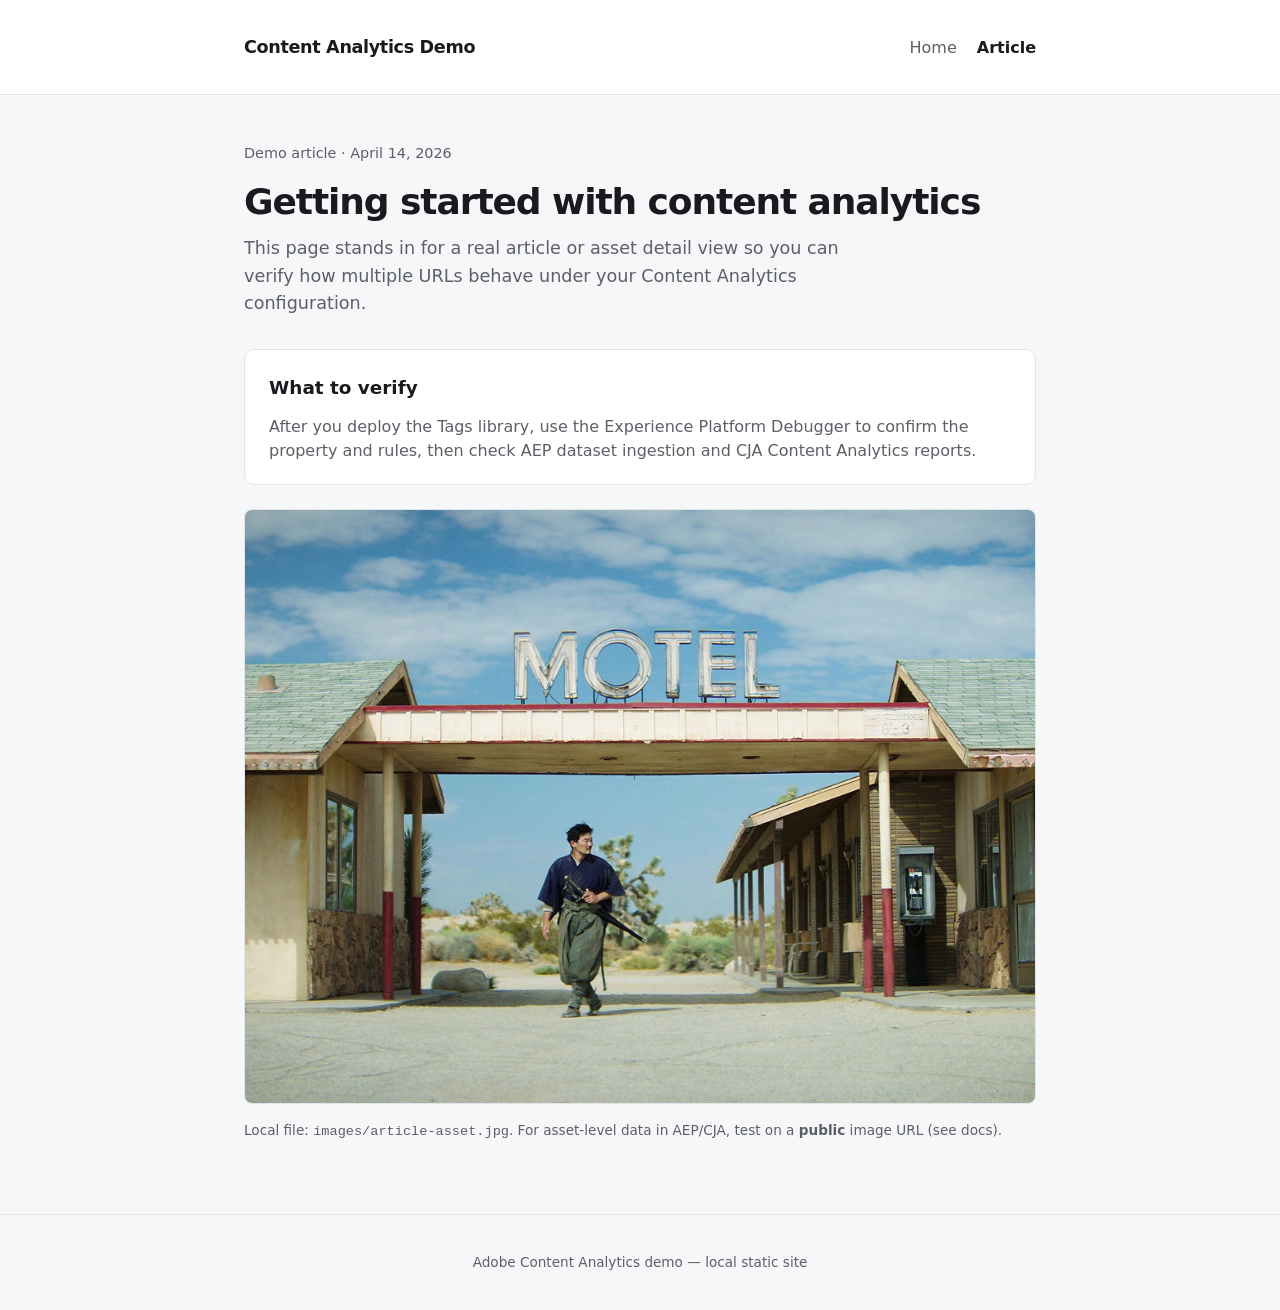
==== article.html @ 8f9f82d4 "Add Adobe Content Analytics static demo site Includes multi-page HTML, Tags embed snippet, setup doc" ====
<!DOCTYPE html>
<html lang="en">
  <head>
    <meta charset="utf-8" />
    <meta name="viewport" content="width=device-width, initial-scale=1" />
    <!-- Source of truth for Tags embed: snippets/tags-head.html — keep in sync -->
    <script src="https://assets.adobedtm.com/ff6e3f45e83f/5d39978f682c/launch-60832f63047a-development.min.js" async></script>
    <title>ACA Demo — Getting started with content analytics</title>
    <link rel="stylesheet" href="css/styles.css" />
  </head>
  <body>
    <a class="skip-link" href="#main">Skip to content</a>
    <header>
      <div class="header-inner">
        <p class="logo"><a href="index.html">Content Analytics Demo</a></p>
        <nav aria-label="Primary">
          <a href="index.html">Home</a>
          <a href="article.html" aria-current="page">Article</a>
        </nav>
      </div>
    </header>
    <main id="main">
      <article class="article-body">
        <p class="article-meta">Demo article · <time datetime="2026-04-14">April 14, 2026</time></p>
        <div class="hero">
          <h1>Getting started with content analytics</h1>
          <p class="lede">
            This page stands in for a real article or asset detail view so you can verify how
            multiple URLs behave under your Content Analytics configuration.
          </p>
        </div>
        <div class="card">
          <h2>What to verify</h2>
          <p>
            After you deploy the Tags library, use the Experience Platform Debugger to confirm the
            property and rules, then check AEP dataset ingestion and CJA Content Analytics reports.
          </p>
        </div>
        <figure>
          <!--
            ACA tracks images as "assets" using the resolved image URL. Featurization runs in Adobe’s cloud
            and must be able to fetch the image over the public internet — localhost/127.0.0.1 URLs are not
            reachable, so asset metadata often appears only after you deploy to a public HTTPS URL (or tunnel).
            Use loading="eager" for the primary image so it is in the DOM without deferral.
          -->
          <img
            src="images/article-asset.jpg"
            alt="Article illustration"
            loading="eager"
            decoding="async"
            fetchpriority="high"
          />
          <figcaption>
            Local file: <code>images/article-asset.jpg</code>. For asset-level data in AEP/CJA, test on a
            <strong>public</strong> image URL (see docs).
          </figcaption>
        </figure>
      </article>
    </main>
    <footer>
      <p>Adobe Content Analytics demo — local static site</p>
    </footer>
  </body>
</html>
---- css/styles.css ----
:root {
  color-scheme: light dark;
  --bg: #f6f7f9;
  --fg: #1a1a1e;
  --muted: #5c5f66;
  --accent: #1473e6;
  --card: #fff;
  --border: #e1e4e8;
}

@media (prefers-color-scheme: dark) {
  :root {
    --bg: #121214;
    --fg: #f0f0f2;
    --muted: #a8acb3;
    --card: #1c1c21;
    --border: #2e3138;
  }
}

*,
*::before,
*::after {
  box-sizing: border-box;
}

body {
  margin: 0;
  min-height: 100vh;
  font-family: "Adobe Clean", "Source Sans 3", system-ui, sans-serif;
  font-size: 1rem;
  line-height: 1.55;
  color: var(--fg);
  background: var(--bg);
}

a {
  color: var(--accent);
  text-decoration-thickness: 1px;
  text-underline-offset: 2px;
}

a:hover {
  text-decoration-thickness: 2px;
}

.skip-link {
  position: absolute;
  left: -9999px;
  z-index: 999;
  padding: 0.5rem 1rem;
  background: var(--accent);
  color: #fff;
}

.skip-link:focus {
  left: 0.5rem;
  top: 0.5rem;
}

header {
  border-bottom: 1px solid var(--border);
  background: var(--card);
}

.header-inner {
  max-width: 52rem;
  margin: 0 auto;
  padding: 1rem 1.25rem;
  display: flex;
  flex-wrap: wrap;
  align-items: baseline;
  justify-content: space-between;
  gap: 0.75rem;
}

.logo {
  font-weight: 700;
  font-size: 1.1rem;
  letter-spacing: -0.02em;
}

.logo a {
  color: inherit;
  text-decoration: none;
}

nav {
  display: flex;
  gap: 1.25rem;
}

nav a {
  color: var(--muted);
  font-weight: 500;
  text-decoration: none;
}

nav a[aria-current="page"] {
  color: var(--fg);
  font-weight: 600;
}

main {
  max-width: 52rem;
  margin: 0 auto;
  padding: 2rem 1.25rem 3rem;
}

.hero {
  margin-bottom: 2rem;
}

.hero h1 {
  font-size: clamp(1.75rem, 4vw, 2.25rem);
  font-weight: 700;
  letter-spacing: -0.03em;
  line-height: 1.2;
  margin: 0 0 0.75rem;
}

.lede {
  font-size: 1.1rem;
  color: var(--muted);
  max-width: 40rem;
  margin: 0;
}

.card {
  background: var(--card);
  border: 1px solid var(--border);
  border-radius: 10px;
  padding: 1.5rem 1.5rem 1.25rem;
  margin-bottom: 1.5rem;
}

.card h2 {
  font-size: 1.15rem;
  margin: 0 0 0.75rem;
}

.card p {
  margin: 0 0 0.75rem;
  color: var(--muted);
}

.card p:last-child {
  margin-bottom: 0;
}

.article-meta {
  font-size: 0.9rem;
  color: var(--muted);
  margin-bottom: 1rem;
}

.article-body figure {
  margin: 1.5rem 0;
}

.article-body img {
  width: 100%;
  height: auto;
  border-radius: 8px;
  border: 1px solid var(--border);
}

figcaption {
  font-size: 0.85rem;
  color: var(--muted);
  margin-top: 0.5rem;
}

footer {
  border-top: 1px solid var(--border);
  padding: 1.5rem 1.25rem;
  text-align: center;
  font-size: 0.85rem;
  color: var(--muted);
}
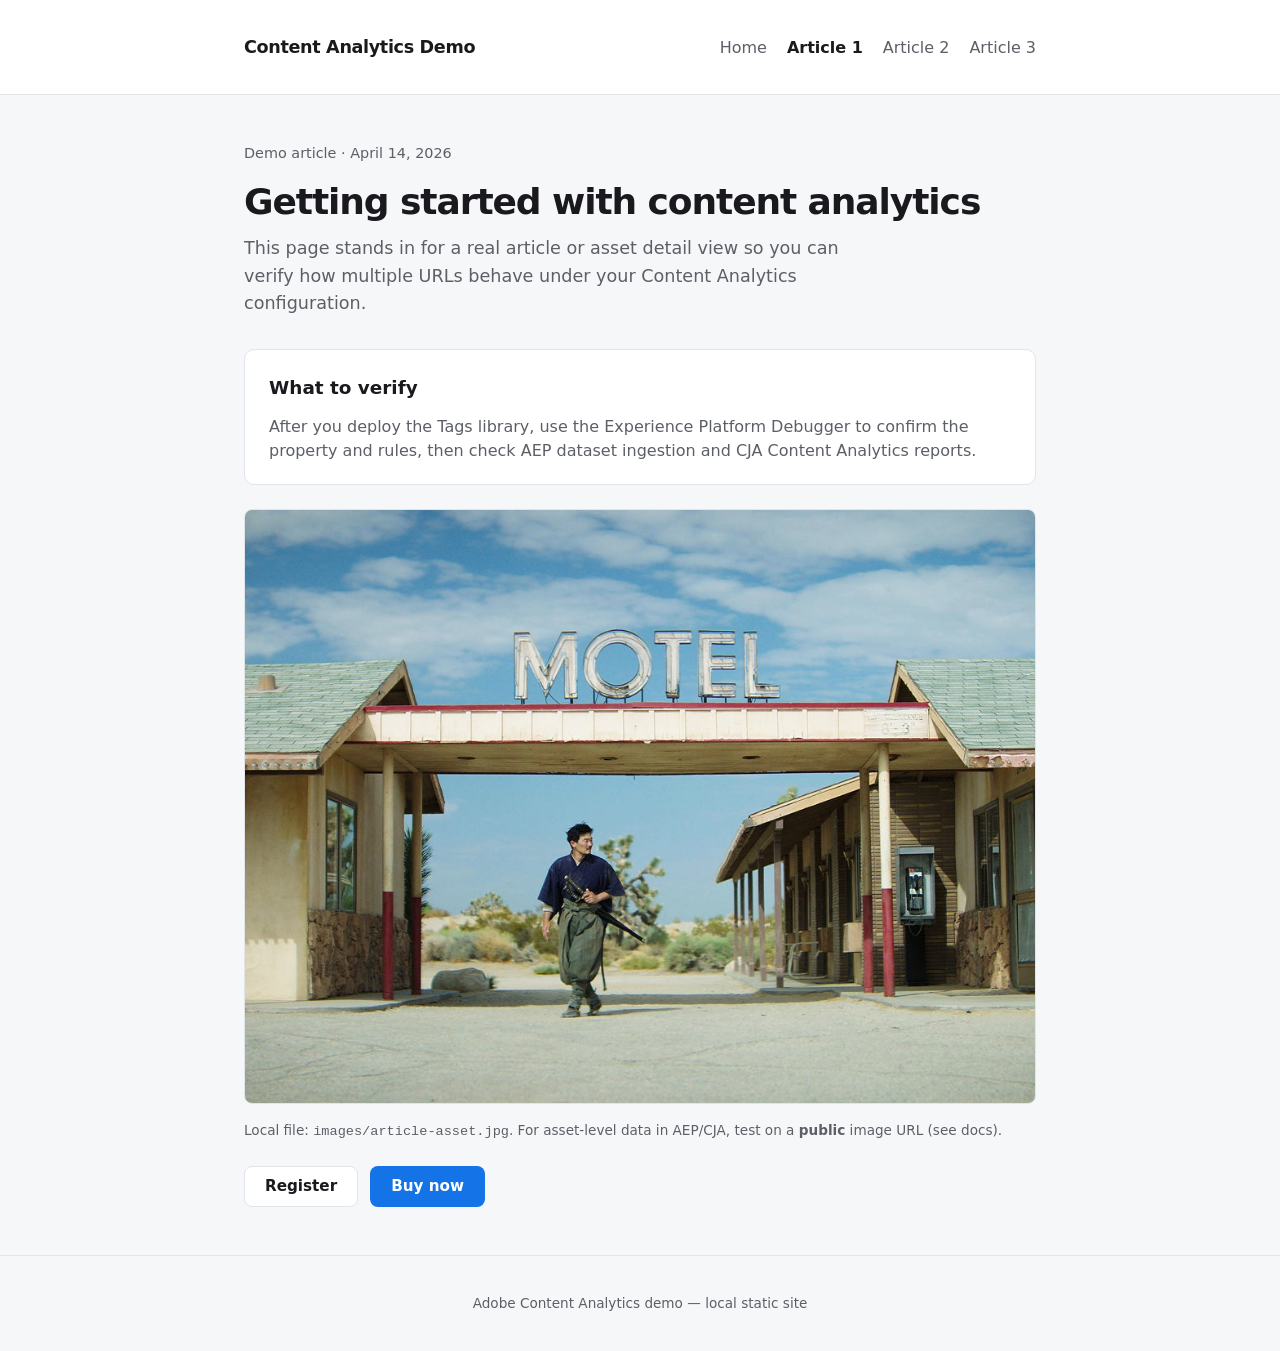
==== commit e17004a5: "Add data-cta attributes and Launch guide for Register/Buy now clicks - data-cta on article CTAs for " ====
--- a/article.html
+++ b/article.html
@@ -15,7 +15,9 @@
         <p class="logo"><a href="index.html">Content Analytics Demo</a></p>
         <nav aria-label="Primary">
           <a href="index.html">Home</a>
-          <a href="article.html" aria-current="page">Article</a>
+          <a href="article.html" aria-current="page">Article 1</a>
+          <a href="article2.html">Article 2</a>
+          <a href="article3.html">Article 3</a>
         </nav>
       </div>
     </header>
@@ -55,6 +57,10 @@
             <strong>public</strong> image URL (see docs).
           </figcaption>
         </figure>
+        <p class="article-actions">
+          <button type="button" class="btn btn-secondary" data-cta="register">Register</button>
+          <button type="button" class="btn btn-primary" data-cta="buy">Buy now</button>
+        </p>
       </article>
     </main>
     <footer>
--- a/css/styles.css
+++ b/css/styles.css
@@ -148,6 +148,20 @@
   margin-bottom: 0;
 }
 
+.article-links {
+  margin: 0.75rem 0 0;
+  padding-left: 1.35rem;
+  color: var(--muted);
+}
+
+.article-links li {
+  margin-bottom: 0.4rem;
+}
+
+.article-links li:last-child {
+  margin-bottom: 0;
+}
+
 .article-meta {
   font-size: 0.9rem;
   color: var(--muted);
@@ -171,6 +185,50 @@
   margin-top: 0.5rem;
 }
 
+.article-actions {
+  display: flex;
+  flex-wrap: wrap;
+  gap: 0.75rem;
+  margin: 1.25rem 0 0;
+}
+
+.btn {
+  font: inherit;
+  font-weight: 600;
+  font-size: 0.95rem;
+  line-height: 1.2;
+  padding: 0.65rem 1.25rem;
+  border-radius: 8px;
+  border: 1px solid transparent;
+  cursor: pointer;
+  transition: background 0.15s ease, border-color 0.15s ease, color 0.15s ease;
+}
+
+.btn:focus-visible {
+  outline: 2px solid var(--accent);
+  outline-offset: 2px;
+}
+
+.btn-primary {
+  background: var(--accent);
+  color: #fff;
+}
+
+.btn-primary:hover {
+  filter: brightness(1.06);
+}
+
+.btn-secondary {
+  background: var(--card);
+  color: var(--fg);
+  border-color: var(--border);
+}
+
+.btn-secondary:hover {
+  background: var(--bg);
+  border-color: var(--muted);
+}
+
 footer {
   border-top: 1px solid var(--border);
   padding: 1.5rem 1.25rem;
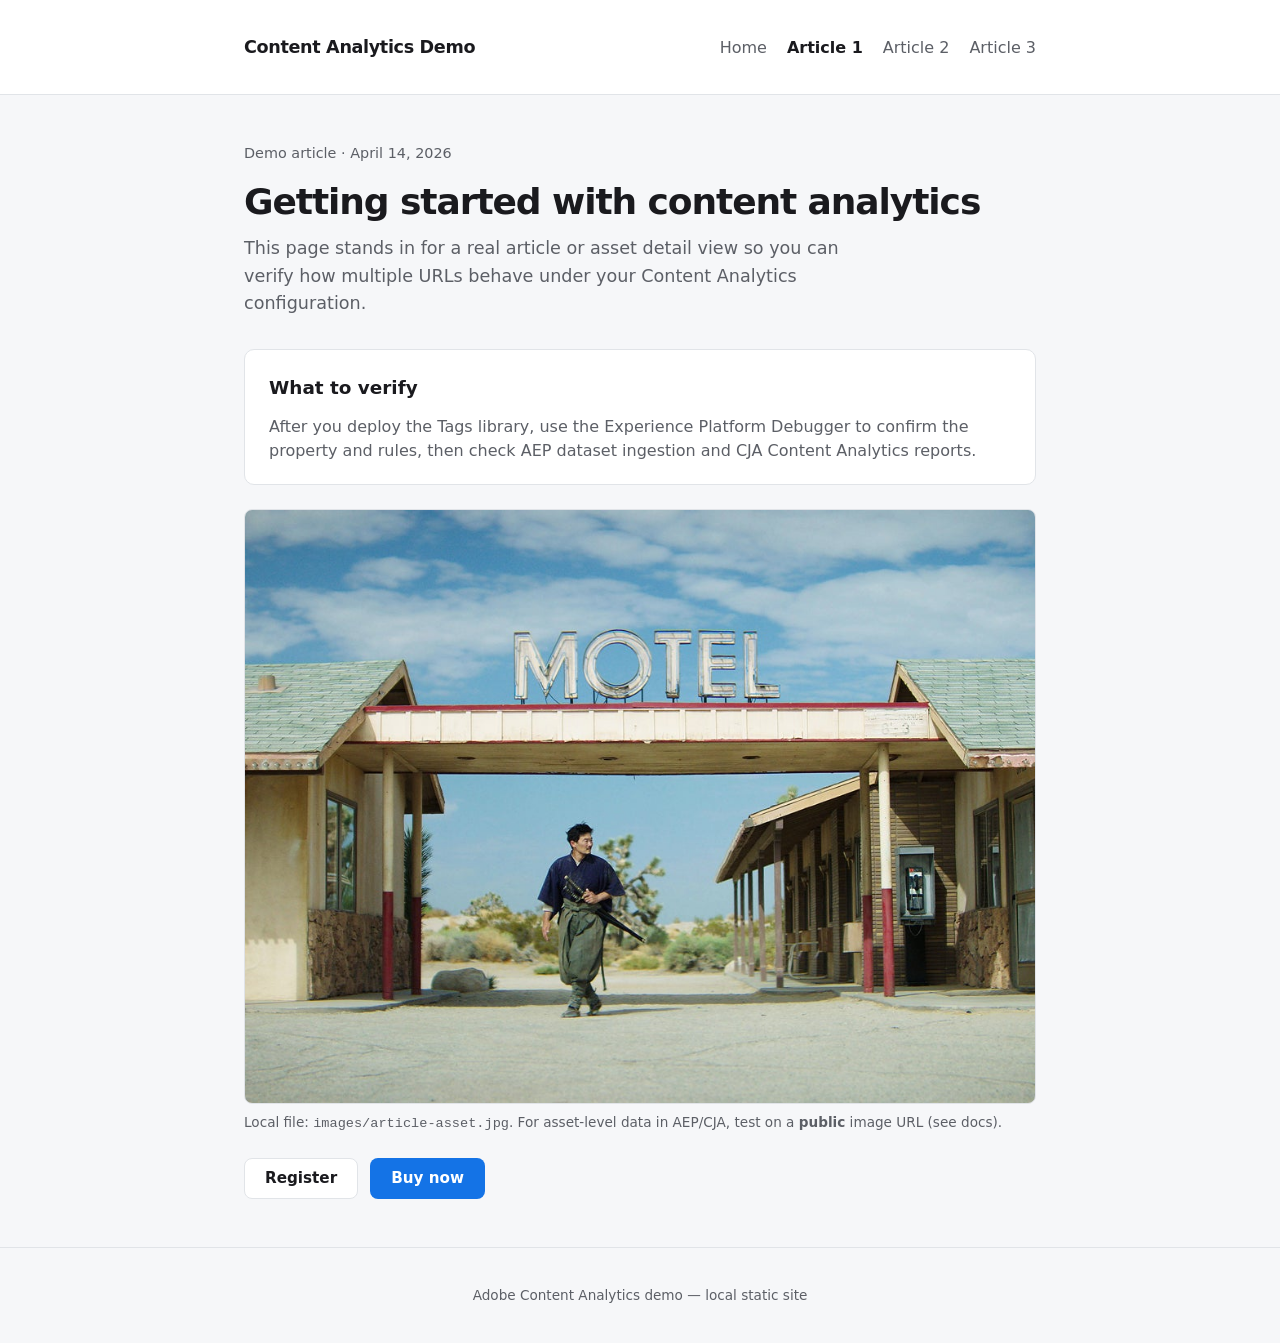
==== commit 7ba9a0fa: "Make hero asset clickable so Content Analytics records Asset Clicks Asset Clicks / CTR were 0 becaus" ====
--- a/article.html
+++ b/article.html
@@ -3,6 +3,19 @@
   <head>
     <meta charset="utf-8" />
     <meta name="viewport" content="width=device-width, initial-scale=1" />
+    <!-- Adobe Client Data Layer (ACDL): define BEFORE the Tags embed so it exists when Launch loads. -->
+    <script>
+      window.adobeDataLayer = window.adobeDataLayer || [];
+      window.acaPageData = {
+        page: { name: "Getting started with content analytics", category: "article", articleId: "article-1", language: "en" },
+        product: { sku: "aca-guide-01", name: "Getting started with content analytics", price: 49.0, currency: "USD" }
+      };
+      window.adobeDataLayer.push({
+        event: "page.view",
+        page: window.acaPageData.page,
+        product: window.acaPageData.product
+      });
+    </script>
     <!-- Source of truth for Tags embed: snippets/tags-head.html — keep in sync -->
     <script src="https://assets.adobedtm.com/ff6e3f45e83f/5d39978f682c/launch-60832f63047a-development.min.js" async></script>
     <title>ACA Demo — Getting started with content analytics</title>
@@ -45,13 +58,16 @@
             reachable, so asset metadata often appears only after you deploy to a public HTTPS URL (or tunnel).
             Use loading="eager" for the primary image so it is in the DOM without deferral.
           -->
-          <img
-            src="images/article-asset.jpg"
-            alt="Article illustration"
-            loading="eager"
-            decoding="async"
-            fetchpriority="high"
-          />
+          <!-- Image wrapped in a link so clicks on the asset are collected as Asset Clicks in Content Analytics. -->
+          <a class="asset-link" href="images/article-asset.jpg" data-asset-click="hero">
+            <img
+              src="images/article-asset.jpg"
+              alt="Article illustration"
+              loading="eager"
+              decoding="async"
+              fetchpriority="high"
+            />
+          </a>
           <figcaption>
             Local file: <code>images/article-asset.jpg</code>. For asset-level data in AEP/CJA, test on a
             <strong>public</strong> image URL (see docs).
@@ -66,5 +82,6 @@
     <footer>
       <p>Adobe Content Analytics demo — local static site</p>
     </footer>
+    <script src="js/datalayer.js"></script>
   </body>
 </html>
--- a/css/styles.css
+++ b/css/styles.css
@@ -170,6 +170,17 @@
 
 .article-body figure {
   margin: 1.5rem 0;
+}
+
+.asset-link {
+  display: block;
+  line-height: 0;
+  border-radius: 8px;
+}
+
+.asset-link:focus-visible {
+  outline: 2px solid var(--accent);
+  outline-offset: 3px;
 }
 
 .article-body img {
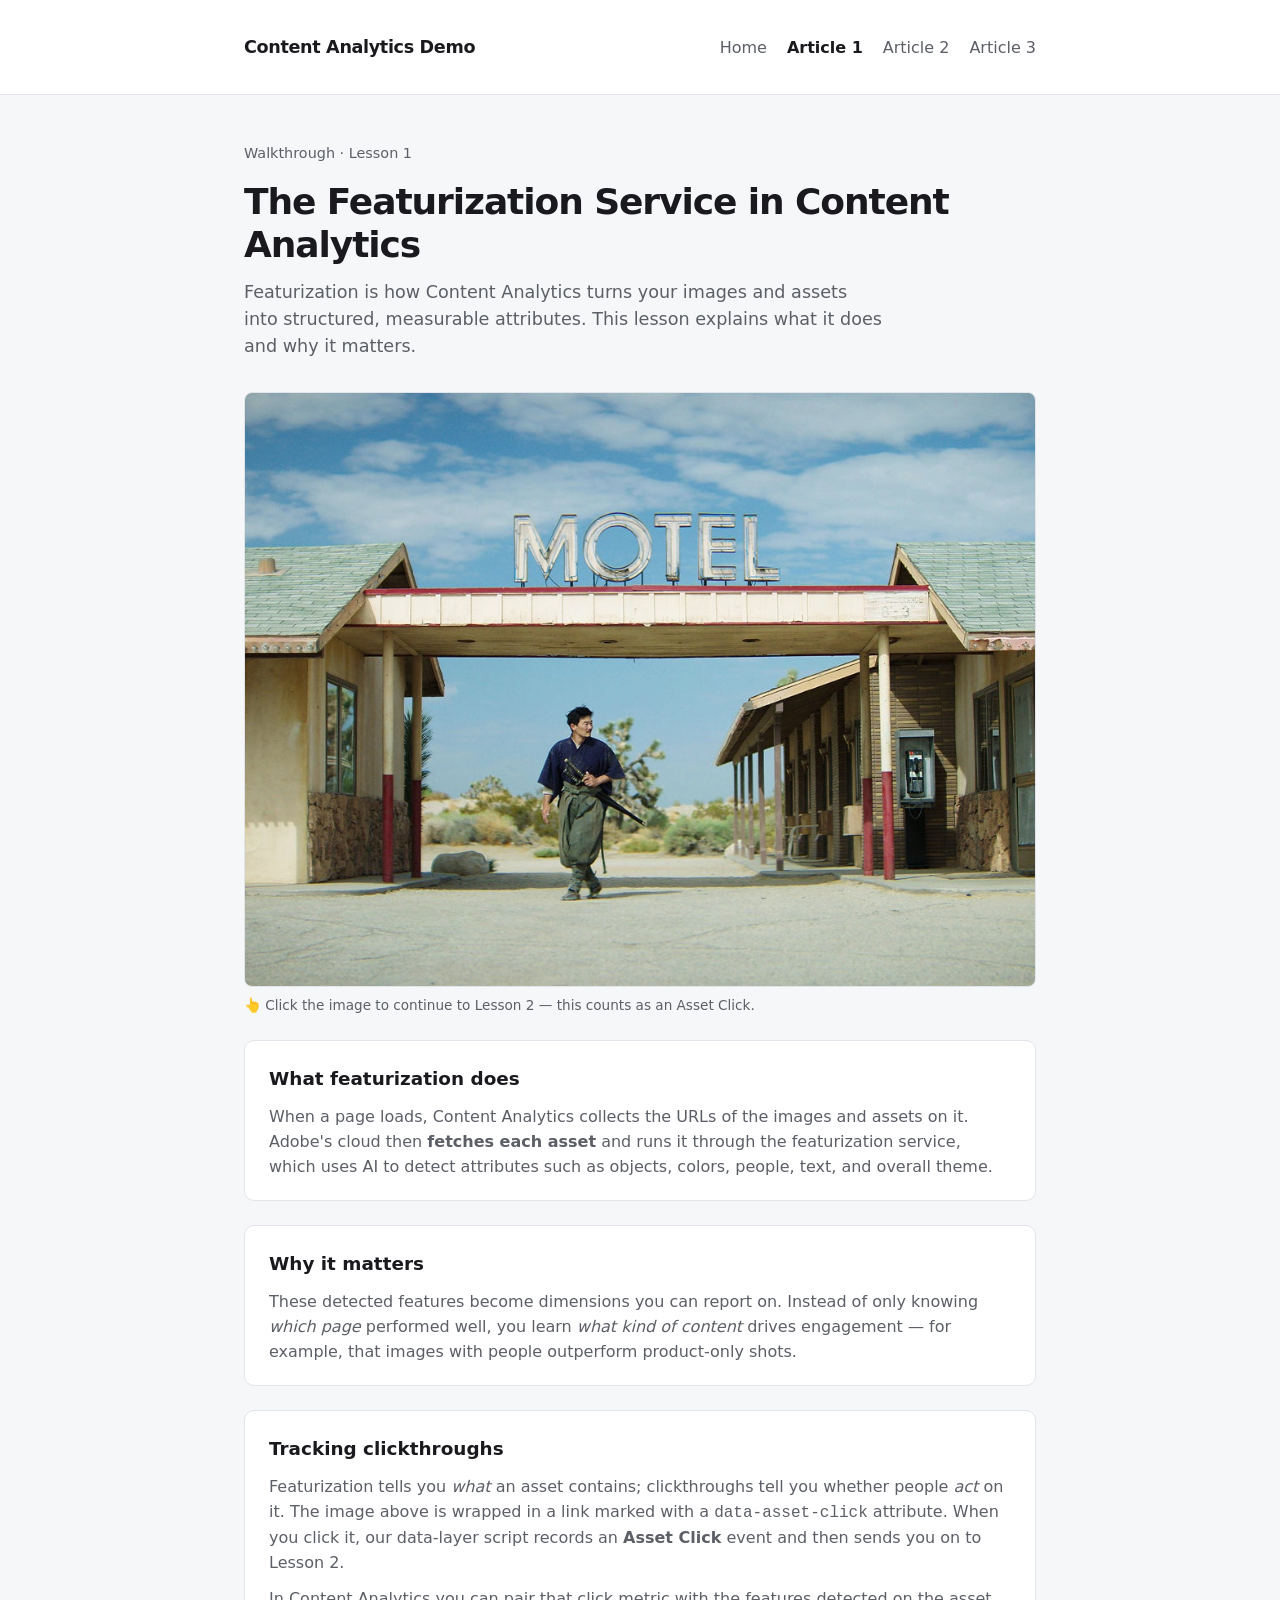
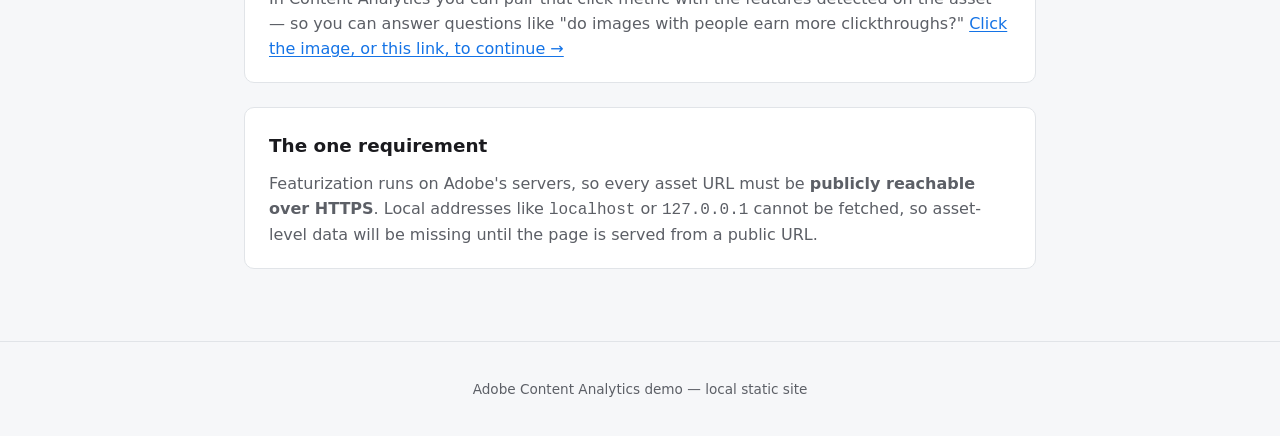
==== commit 46a83240: "Rework Article 1 into featurization walkthrough with clickthrough demo Replace placeholder article c" ====
--- a/article.html
+++ b/article.html
@@ -36,30 +36,18 @@
     </header>
     <main id="main">
       <article class="article-body">
-        <p class="article-meta">Demo article · <time datetime="2026-04-14">April 14, 2026</time></p>
+        <p class="article-meta">Walkthrough · Lesson 1</p>
         <div class="hero">
-          <h1>Getting started with content analytics</h1>
+          <h1>The Featurization Service in Content Analytics</h1>
           <p class="lede">
-            This page stands in for a real article or asset detail view so you can verify how
-            multiple URLs behave under your Content Analytics configuration.
+            Featurization is how Content Analytics turns your images and assets into
+            structured, measurable attributes. This lesson explains what it does and why it
+            matters.
           </p>
         </div>
-        <div class="card">
-          <h2>What to verify</h2>
-          <p>
-            After you deploy the Tags library, use the Experience Platform Debugger to confirm the
-            property and rules, then check AEP dataset ingestion and CJA Content Analytics reports.
-          </p>
-        </div>
+
         <figure>
-          <!--
-            ACA tracks images as "assets" using the resolved image URL. Featurization runs in Adobe’s cloud
-            and must be able to fetch the image over the public internet — localhost/127.0.0.1 URLs are not
-            reachable, so asset metadata often appears only after you deploy to a public HTTPS URL (or tunnel).
-            Use loading="eager" for the primary image so it is in the DOM without deferral.
-          -->
-          <!-- Image wrapped in a link so clicks on the asset are collected as Asset Clicks in Content Analytics. -->
-          <a class="asset-link" href="images/article-asset.jpg" data-asset-click="hero">
+          <a class="asset-link" href="article2.html" data-asset-click="hero">
             <img
               src="images/article-asset.jpg"
               alt="Article illustration"
@@ -68,15 +56,52 @@
               fetchpriority="high"
             />
           </a>
-          <figcaption>
-            Local file: <code>images/article-asset.jpg</code>. For asset-level data in AEP/CJA, test on a
-            <strong>public</strong> image URL (see docs).
-          </figcaption>
+          <figcaption>👆 Click the image to continue to Lesson 2 — this counts as an Asset Click.</figcaption>
         </figure>
-        <p class="article-actions">
-          <button type="button" class="btn btn-secondary" data-cta="register">Register</button>
-          <button type="button" class="btn btn-primary" data-cta="buy">Buy now</button>
-        </p>
+
+        <div class="card">
+          <h2>What featurization does</h2>
+          <p>
+            When a page loads, Content Analytics collects the URLs of the images and assets on
+            it. Adobe's cloud then <strong>fetches each asset</strong> and runs it through the
+            featurization service, which uses AI to detect attributes such as objects, colors,
+            people, text, and overall theme.
+          </p>
+        </div>
+
+        <div class="card">
+          <h2>Why it matters</h2>
+          <p>
+            These detected features become dimensions you can report on. Instead of only knowing
+            <em>which page</em> performed well, you learn <em>what kind of content</em> drives
+            engagement — for example, that images with people outperform product-only shots.
+          </p>
+        </div>
+
+        <div class="card">
+          <h2>Tracking clickthroughs</h2>
+          <p>
+            Featurization tells you <em>what</em> an asset contains; clickthroughs tell you
+            whether people <em>act</em> on it. The image above is wrapped in a link marked with a
+            <code>data-asset-click</code> attribute. When you click it, our data-layer script
+            records an <strong>Asset Click</strong> event and then sends you on to Lesson 2.
+          </p>
+          <p>
+            In Content Analytics you can pair that click metric with the features detected on the
+            asset — so you can answer questions like "do images with people earn more
+            clickthroughs?" <a href="article2.html">Click the image, or this link, to continue →</a>
+          </p>
+        </div>
+
+        <div class="card">
+          <h2>The one requirement</h2>
+          <p>
+            Featurization runs on Adobe's servers, so every asset URL must be
+            <strong>publicly reachable over HTTPS</strong>. Local addresses like
+            <code>localhost</code> or <code>127.0.0.1</code> cannot be fetched, so asset-level
+            data will be missing until the page is served from a public URL.
+          </p>
+        </div>
       </article>
     </main>
     <footer>
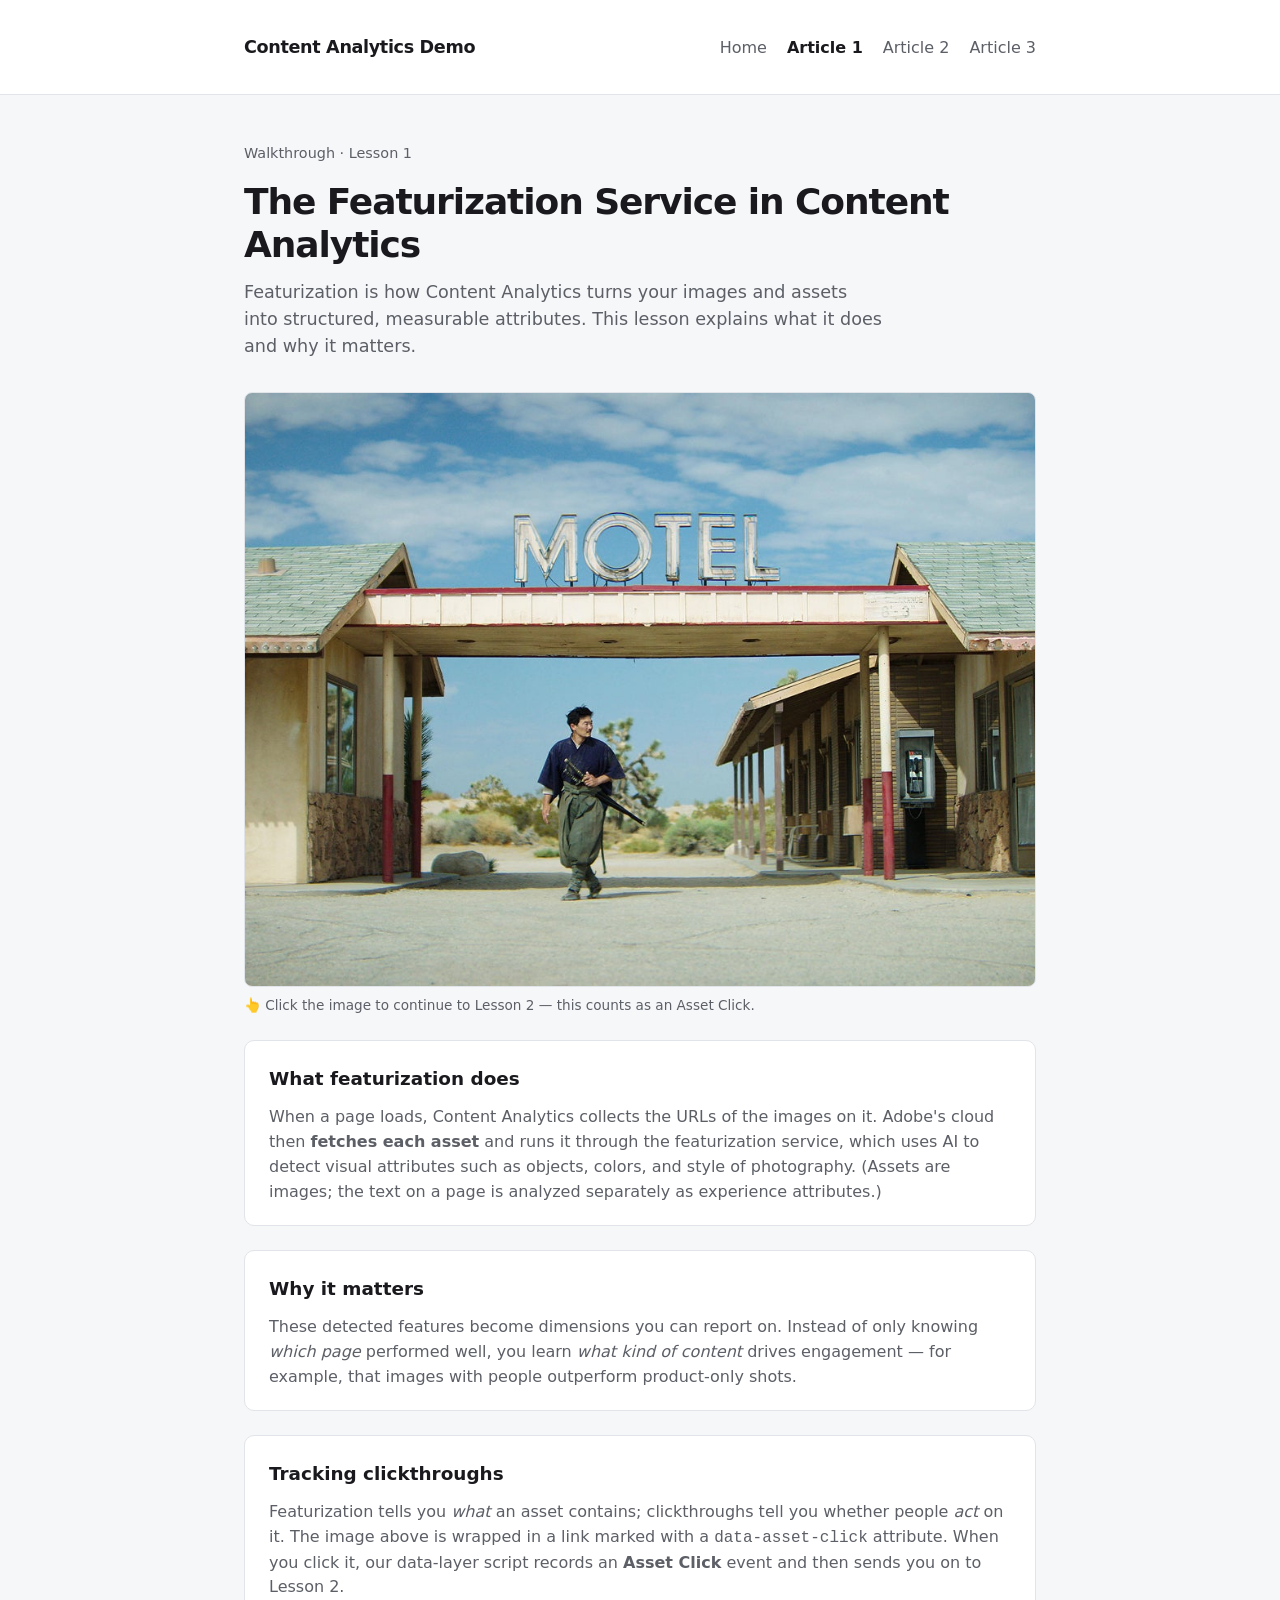
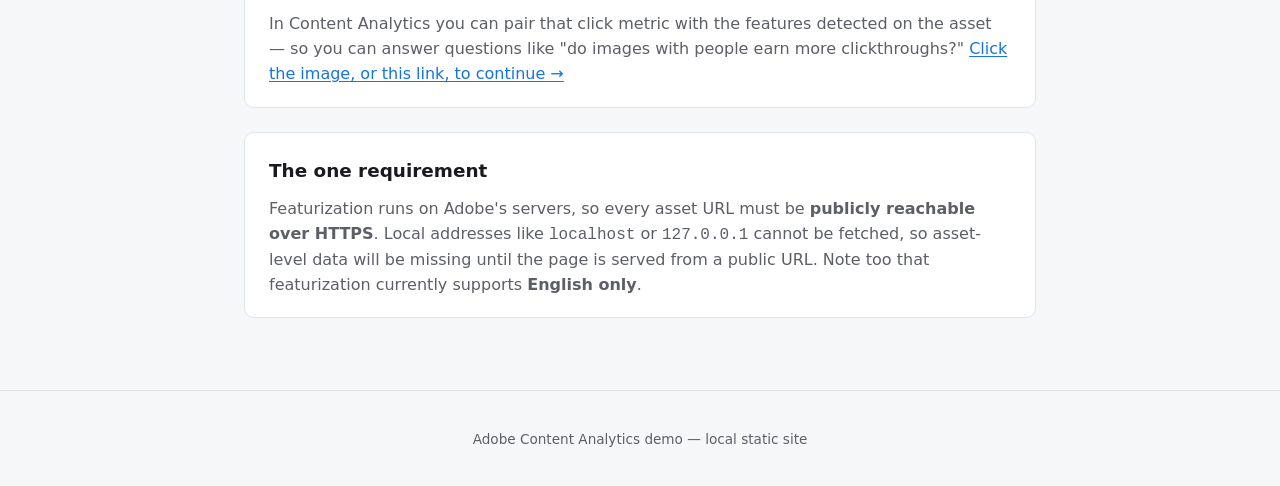
==== commit bdf1390f: "Add taxonomy diagram and fix content accuracy against ACA docs Validated page copy against the offic" ====
--- a/article.html
+++ b/article.html
@@ -62,10 +62,11 @@
         <div class="card">
           <h2>What featurization does</h2>
           <p>
-            When a page loads, Content Analytics collects the URLs of the images and assets on
-            it. Adobe's cloud then <strong>fetches each asset</strong> and runs it through the
-            featurization service, which uses AI to detect attributes such as objects, colors,
-            people, text, and overall theme.
+            When a page loads, Content Analytics collects the URLs of the images on it. Adobe's
+            cloud then <strong>fetches each asset</strong> and runs it through the featurization
+            service, which uses AI to detect visual attributes such as objects, colors, and
+            style of photography. (Assets are images; the text on a page is analyzed separately as
+            experience attributes.)
           </p>
         </div>
 
@@ -99,7 +100,8 @@
             Featurization runs on Adobe's servers, so every asset URL must be
             <strong>publicly reachable over HTTPS</strong>. Local addresses like
             <code>localhost</code> or <code>127.0.0.1</code> cannot be fetched, so asset-level
-            data will be missing until the page is served from a public URL.
+            data will be missing until the page is served from a public URL. Note too that
+            featurization currently supports <strong>English only</strong>.
           </p>
         </div>
       </article>
--- a/css/styles.css
+++ b/css/styles.css
@@ -183,11 +183,16 @@
   outline-offset: 3px;
 }
 
-.article-body img {
+.article-body img,
+.card figure img {
   width: 100%;
   height: auto;
   border-radius: 8px;
   border: 1px solid var(--border);
+}
+
+.card figure {
+  margin: 1.25rem 0 0.5rem;
 }
 
 figcaption {
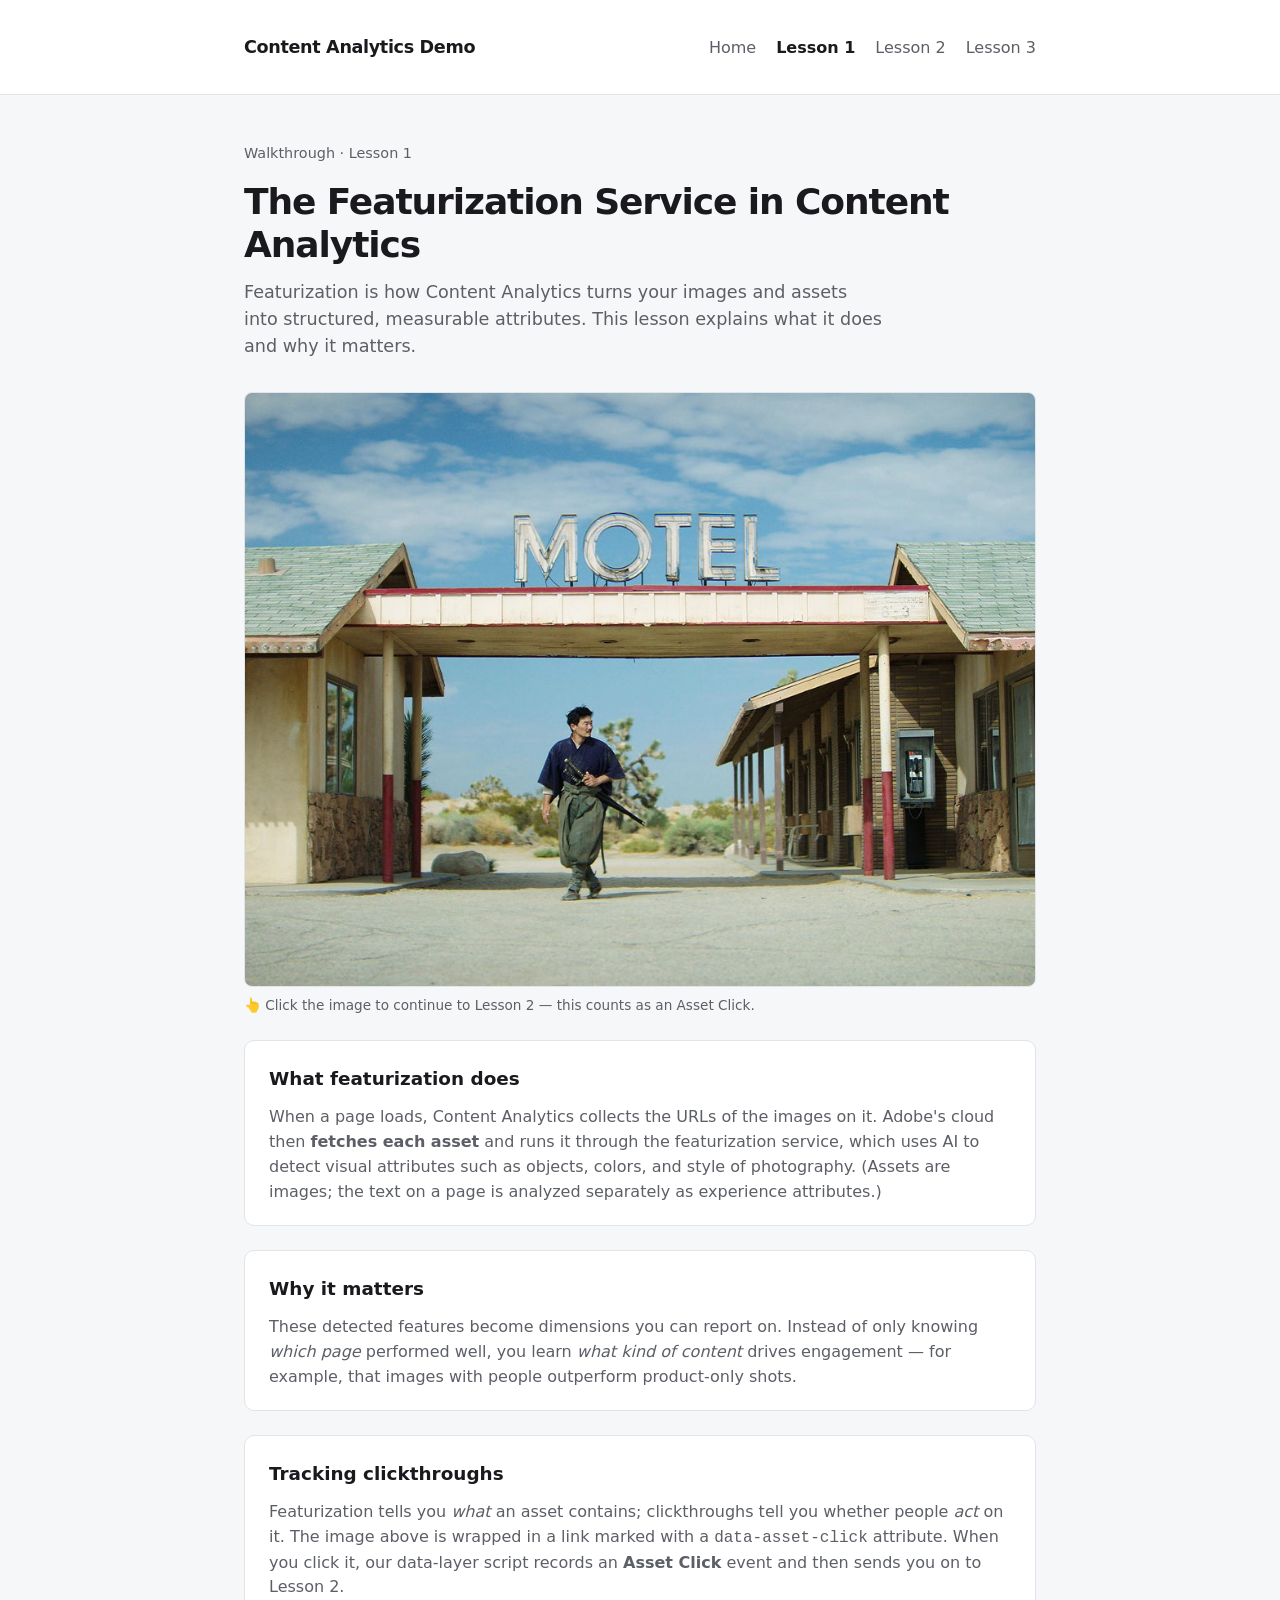
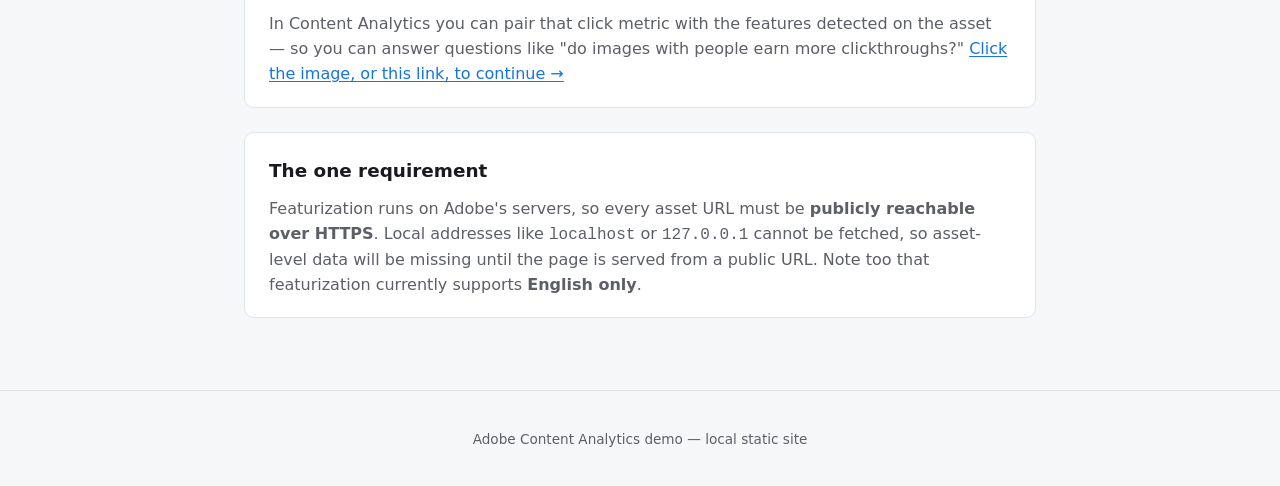
==== commit 3a31bab2: "Rename nav to Lessons and polish Lesson 2 conversion section - Top navigation labels changed from "A" ====
--- a/article.html
+++ b/article.html
@@ -28,9 +28,9 @@
         <p class="logo"><a href="index.html">Content Analytics Demo</a></p>
         <nav aria-label="Primary">
           <a href="index.html">Home</a>
-          <a href="article.html" aria-current="page">Article 1</a>
-          <a href="article2.html">Article 2</a>
-          <a href="article3.html">Article 3</a>
+          <a href="article.html" aria-current="page">Lesson 1</a>
+          <a href="article2.html">Lesson 2</a>
+          <a href="article3.html">Lesson 3</a>
         </nav>
       </div>
     </header>
--- a/css/styles.css
+++ b/css/styles.css
@@ -205,7 +205,23 @@
   display: flex;
   flex-wrap: wrap;
   gap: 0.75rem;
-  margin: 1.25rem 0 0;
+  margin: 1.25rem 0 2.25rem;
+}
+
+.flow {
+  display: flex;
+  flex-wrap: wrap;
+  align-items: center;
+  gap: 0.5rem;
+  padding: 0.75rem 1rem;
+  border: 1px solid var(--border);
+  border-radius: 8px;
+  background: rgba(255, 255, 255, 0.03);
+}
+
+.flow span {
+  color: var(--accent);
+  font-weight: 700;
 }
 
 .btn {
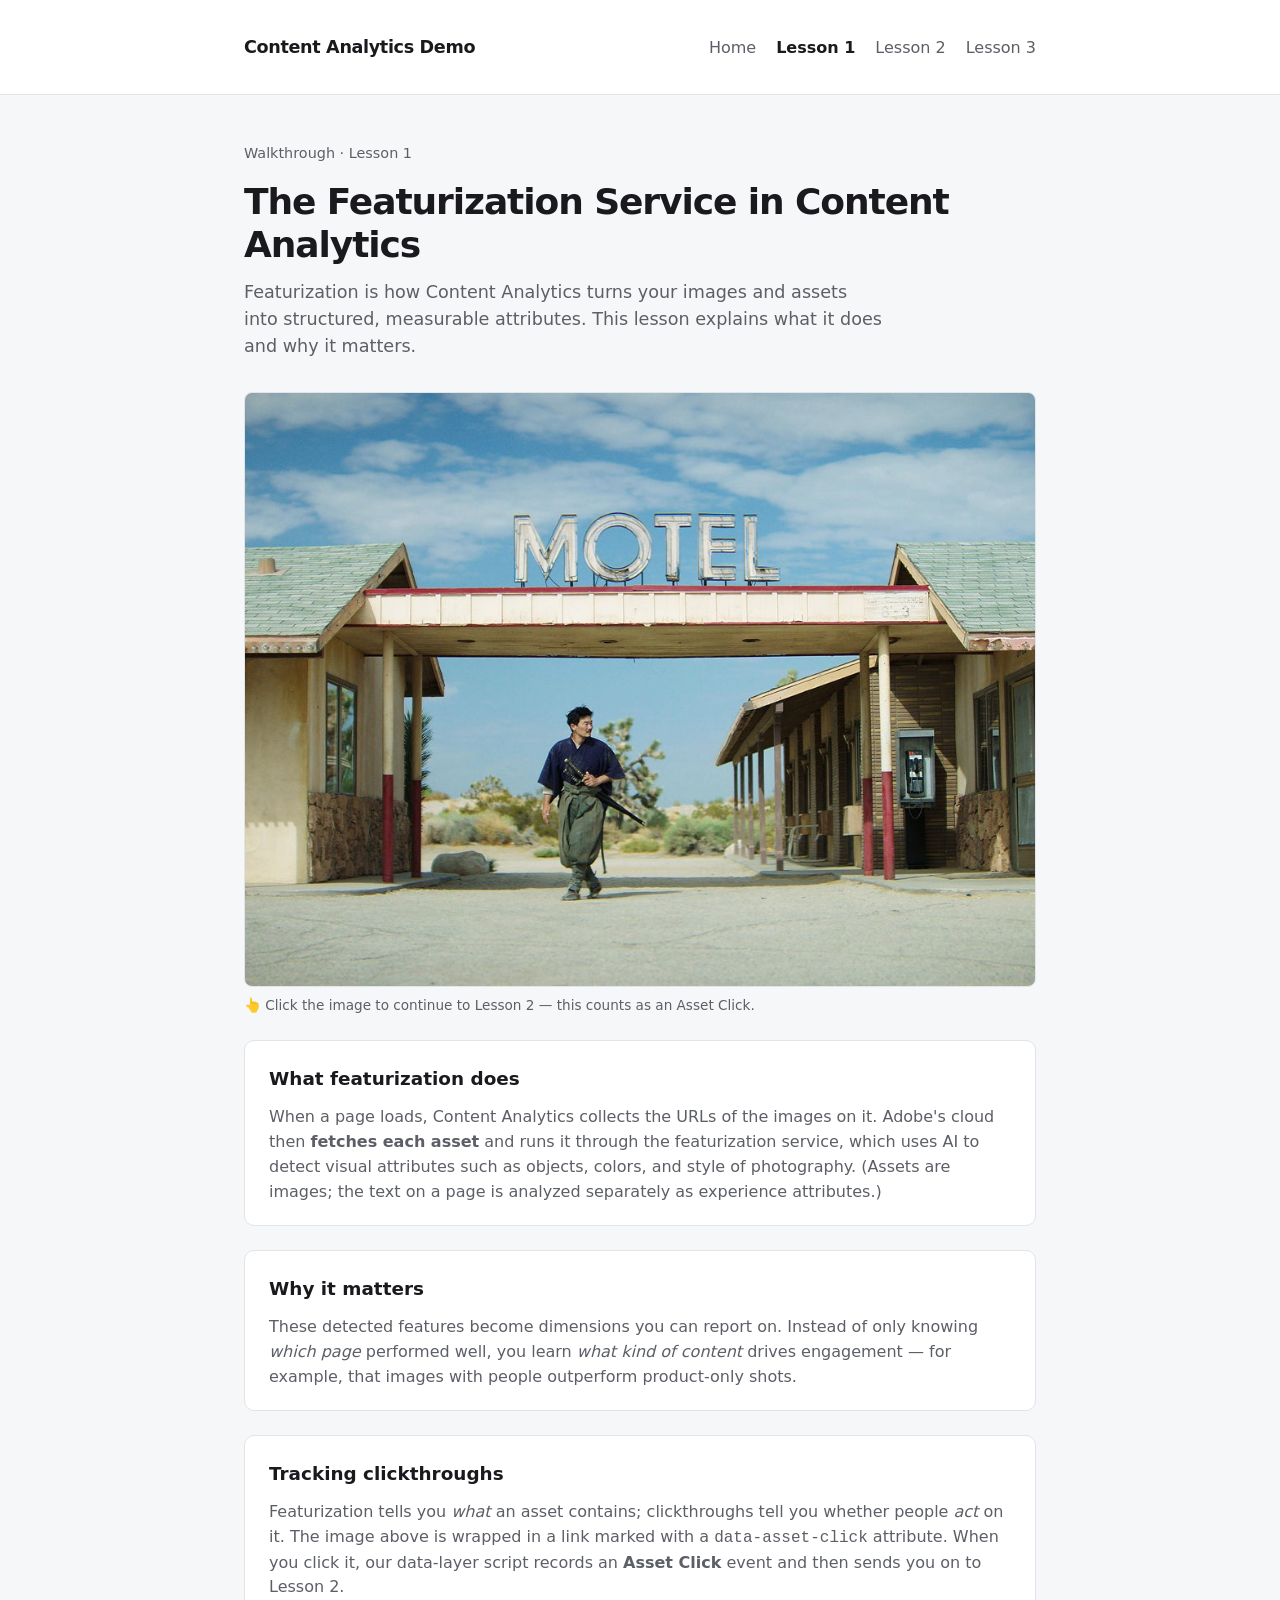
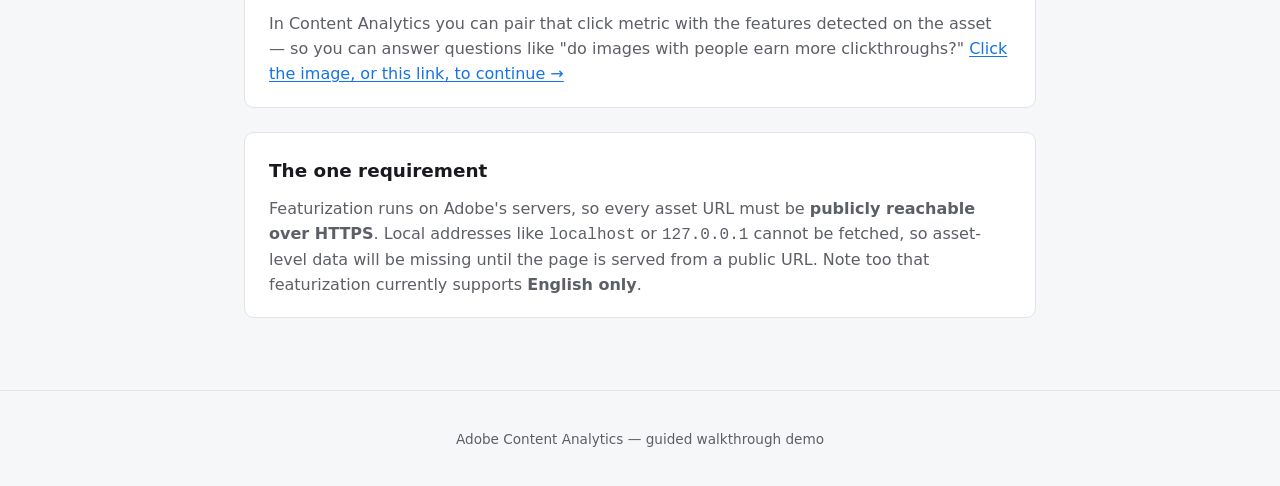
==== commit 1f04c4b1: "Declutter: align titles/data layer to lessons, update footer, trim comments - Footer: "local static " ====
--- a/article.html
+++ b/article.html
@@ -7,8 +7,8 @@
     <script>
       window.adobeDataLayer = window.adobeDataLayer || [];
       window.acaPageData = {
-        page: { name: "Getting started with content analytics", category: "article", articleId: "article-1", language: "en" },
-        product: { sku: "aca-guide-01", name: "Getting started with content analytics", price: 49.0, currency: "USD" }
+        page: { name: "The Featurization Service", category: "lesson", articleId: "lesson-1", language: "en" },
+        product: { sku: "aca-guide-01", name: "The Featurization Service", price: 49.0, currency: "USD" }
       };
       window.adobeDataLayer.push({
         event: "page.view",
@@ -16,9 +16,8 @@
         product: window.acaPageData.product
       });
     </script>
-    <!-- Source of truth for Tags embed: snippets/tags-head.html — keep in sync -->
     <script src="https://assets.adobedtm.com/ff6e3f45e83f/5d39978f682c/launch-60832f63047a-development.min.js" async></script>
-    <title>ACA Demo — Getting started with content analytics</title>
+    <title>Lesson 1 — The Featurization Service</title>
     <link rel="stylesheet" href="css/styles.css" />
   </head>
   <body>
@@ -107,7 +106,7 @@
       </article>
     </main>
     <footer>
-      <p>Adobe Content Analytics demo — local static site</p>
+      <p>Adobe Content Analytics — guided walkthrough demo</p>
     </footer>
     <script src="js/datalayer.js"></script>
   </body>
